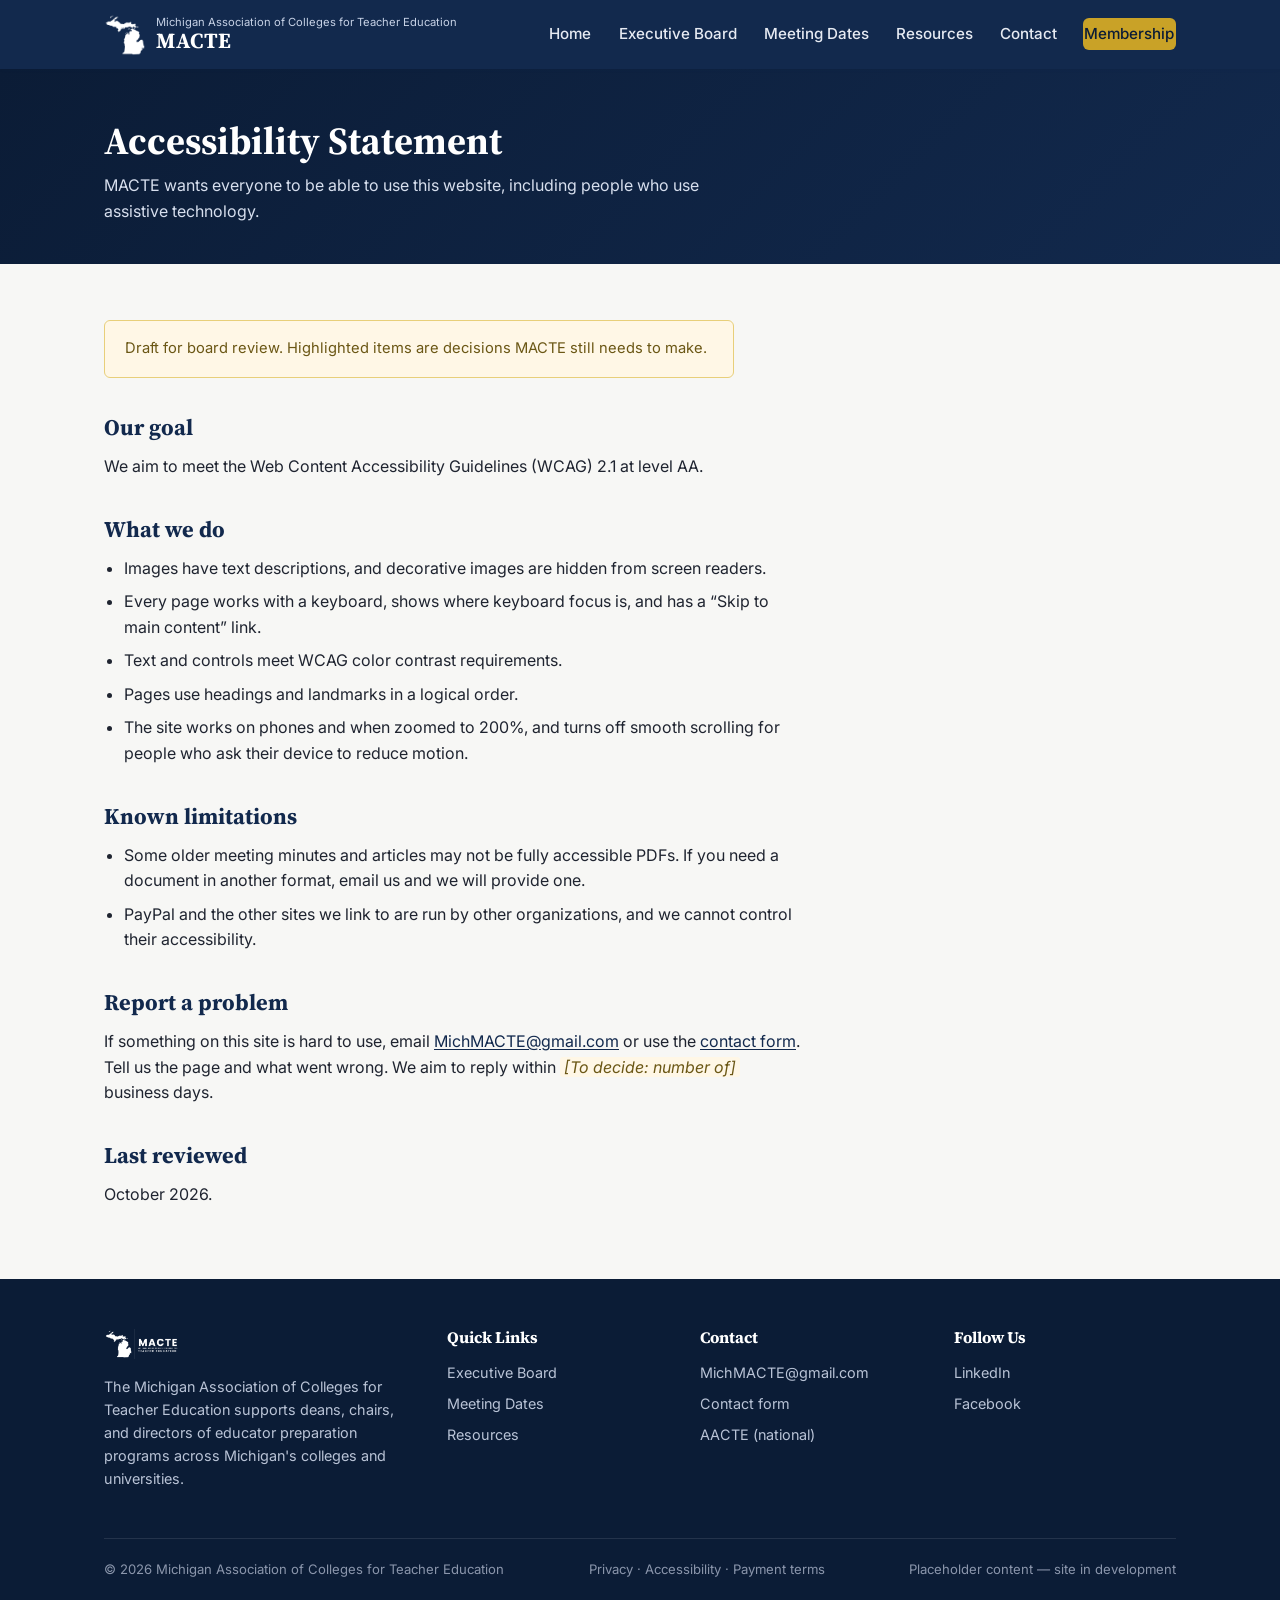
==== accessibility.html @ 5f1b15ce "Add privacy and accessibility pages, enhance footer links, and improve form notes for clarity" ====
<!DOCTYPE html>
<html lang="en">
<head>
  <meta charset="UTF-8" />
  <meta name="viewport" content="width=device-width, initial-scale=1.0" />
  <title>Accessibility Statement | MACTE</title>
  <meta name="description" content="MACTE's commitment to an accessible website, and how to report a problem." />
  <link rel="icon" href="assets/favicon-32.png" type="image/png" />
  <link rel="apple-touch-icon" href="assets/apple-touch-icon.png" />
  <link rel="preconnect" href="https://fonts.googleapis.com" />
  <link rel="preconnect" href="https://fonts.gstatic.com" crossorigin />
  <link href="https://fonts.googleapis.com/css2?family=Source+Serif+4:wght@600;700&family=Inter:wght@400;500;600;700&display=swap" rel="stylesheet" />
  <link rel="stylesheet" href="css/styles.css" />
</head>
<body>
  <a class="skip-link" href="#main">Skip to main content</a>

  <header class="site-header">
    <nav class="nav-bar">
      <a class="brand" href="index.html">
        <img src="assets/macte-icon-white.png" alt="" class="brand-logo" />
        <span class="brand-text">
          <span class="full-name">Michigan Association of Colleges for Teacher Education</span>
          <span class="acronym">MACTE</span>
        </span>
      </a>
      <button class="nav-toggle" aria-label="Toggle navigation" aria-expanded="false" aria-controls="site-nav">&#9776;</button>
      <ul class="nav-links" id="site-nav">
        <li><a href="index.html">Home</a></li>
        <li><a href="executive-board.html">Executive Board</a></li>
        <li><a href="meetings.html">Meeting Dates</a></li>
        <li><a href="resources.html">Resources</a></li>
        <li><a href="contact.html">Contact</a></li>
        <li><a href="membership.html" class="nav-cta">Membership</a></li>
      </ul>
    </nav>
  </header>

  <main id="main">
    <section class="page-hero">
      <div class="container">
        <h1>Accessibility Statement</h1>
        <p>MACTE wants everyone to be able to use this website, including people who use assistive technology.</p>
      </div>
    </section>

    <section class="section">
      <div class="container prose">
        <div class="notice">Draft for board review. Highlighted items are decisions MACTE still needs to make.</div>
        <h2>Our goal</h2>
        <p>We aim to meet the Web Content Accessibility Guidelines (WCAG) 2.1 at level AA.</p>

        <h2>What we do</h2>
        <ul>
          <li>Images have text descriptions, and decorative images are hidden from screen readers.</li>
          <li>Every page works with a keyboard, shows where keyboard focus is, and has a &ldquo;Skip to main content&rdquo; link.</li>
          <li>Text and controls meet WCAG color contrast requirements.</li>
          <li>Pages use headings and landmarks in a logical order.</li>
          <li>The site works on phones and when zoomed to 200%, and turns off smooth scrolling for people who ask their device to reduce motion.</li>
        </ul>

        <h2>Known limitations</h2>
        <ul>
          <li>Some older meeting minutes and articles may not be fully accessible PDFs. If you need a document in another format, email us and we will provide one.</li>
          <li>PayPal and the other sites we link to are run by other organizations, and we cannot control their accessibility.</li>
        </ul>

        <h2>Report a problem</h2>
        <p>If something on this site is hard to use, email <a href="mailto:MichMACTE@gmail.com">MichMACTE@gmail.com</a> or use the <a href="contact.html">contact form</a>. Tell us the page and what went wrong. We aim to reply within <span class="tbd">[To decide: number of]</span> business days.</p>

        <h2>Last reviewed</h2>
        <p>October 2026.</p>
      </div>
    </section>
  </main>

  <footer class="site-footer">
    <div class="container">
      <div class="footer-grid">
        <div>
          <img src="assets/macte-logo-full-white.png" alt="MACTE" class="footer-logo" />
          <p>The Michigan Association of Colleges for Teacher Education supports deans, chairs, and directors of educator preparation programs across Michigan's colleges and universities.</p>
        </div>
        <div>
          <h4>Quick Links</h4>
          <ul>
            <li><a href="executive-board.html">Executive Board</a></li>
            <li><a href="meetings.html">Meeting Dates</a></li>
            <li><a href="resources.html">Resources</a></li>
          </ul>
        </div>
        <div>
          <h4>Contact</h4>
          <ul>
            <li><a href="mailto:MichMACTE@gmail.com">MichMACTE@gmail.com</a></li>
            <li><a href="contact.html">Contact form</a></li>
            <li><a href="https://www.aacte.org" target="_blank" rel="noopener">AACTE (national)</a></li>
          </ul>
        </div>
        <div>
          <h4>Follow Us</h4>
          <ul>
            <li><a href="https://www.linkedin.com/company/michigan-association-of-colleges-for-teacher-education/" target="_blank" rel="noopener">LinkedIn</a></li>
            <li><a href="https://www.facebook.com/Mich.ACTE" target="_blank" rel="noopener">Facebook</a></li>
          </ul>
        </div>
      </div>
      <div class="footer-bottom">
        <span>&copy; <span data-current-year>2026</span> Michigan Association of Colleges for Teacher Education</span>
        <span class="footer-legal"><a href="privacy.html">Privacy</a> &middot; <a href="accessibility.html">Accessibility</a> &middot; <a href="payment-terms.html">Payment terms</a></span>
        <span>Placeholder content — site in development</span>
      </div>
    </div>
  </footer>

  <script src="js/main.js"></script>
</body>
</html>
---- css/styles.css ----
/* ==========================================================================
   MACTE — Michigan Association of Colleges for Teacher Education
   Global stylesheet
   ========================================================================== */

:root {
  --color-navy: #12294d;
  --color-navy-dark: #0b1c36;
  --color-navy-light: #1e3a63;
  --color-gold: #c9a227;
  --color-gold-light: #e8cf7a;
  /* Gold dark enough for small text on white and --color-bg (5.2:1); plain gold is only for navy. */
  --color-gold-text: #806510;
  --color-on-navy: #d7dfee;
  --color-on-navy-faint: #b9c3d6;
  --color-bg: #f7f7f5;
  --color-surface: #ffffff;
  --color-text: #1f2430;
  --color-text-muted: #5b6270;
  --color-border: #e2e4e8;
  --radius: 6px;
  --shadow-sm: 0 1px 3px rgba(18, 41, 77, 0.08);
  --shadow-md: 0 4px 16px rgba(18, 41, 77, 0.12);
  --max-width: 1120px;
  --font-body: "Inter", -apple-system, BlinkMacSystemFont, "Segoe UI", Roboto, Helvetica, Arial, sans-serif;
  --font-serif: "Source Serif 4", Georgia, "Times New Roman", serif;
}

* { box-sizing: border-box; }

html { scroll-behavior: smooth; }
@media (prefers-reduced-motion: reduce) {
  html { scroll-behavior: auto; }
}

body {
  margin: 0;
  font-family: var(--font-body);
  color: var(--color-text);
  background: var(--color-bg);
  line-height: 1.6;
}

img { max-width: 100%; display: block; }

/* Keep in-page jump targets clear of the sticky header. */
[id] { scroll-margin-top: 5rem; }

a { color: var(--color-navy); text-decoration: none; }
a:hover { text-decoration: underline; }

/* Navy rings on light surfaces, gold on the navy ones. */
a:focus-visible,
button:focus-visible {
  outline: 2px solid var(--color-navy);
  outline-offset: 2px;
}
.site-header :focus-visible,
.hero :focus-visible,
.page-hero :focus-visible,
.callout :focus-visible,
.site-footer :focus-visible { outline-color: var(--color-gold); }

.skip-link {
  position: absolute;
  left: 1rem;
  top: -3rem;
  z-index: 200;
  background: var(--color-gold);
  color: var(--color-navy-dark);
  font-weight: 600;
  padding: 0.6rem 1rem;
  border-radius: var(--radius);
}
.skip-link:focus { top: 0.75rem; }

.container {
  max-width: var(--max-width);
  margin: 0 auto;
  padding: 0 1.5rem;
}

h1, h2, h3, h4 {
  font-family: var(--font-serif);
  color: var(--color-navy);
  line-height: 1.25;
  margin: 0 0 0.75rem;
}

h1 { font-size: 2.4rem; }
h2 { font-size: 1.8rem; }
h3 { font-size: 1.3rem; }

p { margin: 0 0 1rem; }

.eyebrow {
  display: inline-block;
  text-transform: uppercase;
  letter-spacing: 0.08em;
  font-size: 0.78rem;
  font-weight: 600;
  color: var(--color-gold-text);
  margin-bottom: 0.5rem;
}
.hero .eyebrow,
.page-hero .eyebrow { color: var(--color-gold); }

/* ---------- Buttons ---------- */
.btn {
  display: inline-block;
  padding: 0.7rem 1.4rem;
  border-radius: var(--radius);
  font-weight: 600;
  font-size: 0.95rem;
  border: 2px solid transparent;
  cursor: pointer;
  transition: background 0.15s ease, color 0.15s ease, border-color 0.15s ease;
}
.btn:hover { text-decoration: none; }

.btn-primary {
  background: var(--color-gold);
  color: var(--color-navy-dark);
}
.btn-primary:hover { background: var(--color-gold-light); }

.btn-outline {
  background: transparent;
  color: var(--color-surface);
  border-color: var(--color-surface);
}
.btn-outline:hover { background: rgba(255,255,255,0.12); }

.btn-secondary {
  background: var(--color-navy);
  color: var(--color-surface);
}
.btn-secondary:hover { background: var(--color-navy-light); }

.btn-sm { padding: 0.5rem 1rem; font-size: 0.85rem; }

/* ---------- Header / Nav ---------- */
.site-header {
  background: var(--color-navy);
  color: var(--color-surface);
  position: sticky;
  top: 0;
  z-index: 100;
  box-shadow: var(--shadow-sm);
}

.nav-bar {
  display: flex;
  align-items: center;
  justify-content: space-between;
  padding: 0.85rem 1.5rem;
  max-width: var(--max-width);
  margin: 0 auto;
}

.brand {
  display: flex;
  align-items: center;
  gap: 0.65rem;
  color: var(--color-surface);
}
.brand:hover { text-decoration: none; }

.brand-logo { width: 42px; height: 42px; flex-shrink: 0; }

.brand-text { line-height: 1.15; }
.brand-text .full-name {
  display: block;
  font-size: 0.7rem;
  color: #c7d2e6;
  font-weight: 400;
}
.brand-text .acronym {
  font-family: var(--font-serif);
  font-size: 1.35rem;
  font-weight: 700;
  letter-spacing: 0.02em;
}

.nav-toggle {
  display: none;
  background: transparent;
  border: none;
  color: var(--color-surface);
  font-size: 1.6rem;
  cursor: pointer;
}

.nav-links {
  display: flex;
  align-items: center;
  gap: 1.5rem;
  list-style: none;
  margin: 0;
  padding: 0;
}

.nav-links a {
  color: #e6eaf2;
  font-weight: 500;
  font-size: 0.95rem;
  padding: 0.4rem 0.1rem;
  white-space: nowrap;
  border-bottom: 2px solid transparent;
}
.nav-links a:hover,
.nav-links a[aria-current="page"] {
  color: var(--color-surface);
  border-bottom-color: var(--color-gold);
  text-decoration: none;
}

.nav-cta {
  background: var(--color-gold);
  color: var(--color-navy-dark) !important;
  padding: 0.5rem 1rem;
  border-radius: var(--radius);
  border-bottom: none !important;
}
.nav-cta:hover { background: var(--color-gold-light); }

/* ---------- Hero ---------- */
.hero {
  background: linear-gradient(135deg, var(--color-navy-dark), var(--color-navy) 60%, var(--color-navy-light));
  color: var(--color-surface);
  padding: 4.5rem 0;
}

.hero .container {
  display: grid;
  grid-template-columns: 1.1fr 0.9fr;
  gap: 2.5rem;
  align-items: center;
}

.hero h1 { color: var(--color-surface); }
.hero p.lead {
  font-size: 1.1rem;
  color: var(--color-on-navy);
  max-width: 46ch;
}

.hero-actions { display: flex; gap: 0.85rem; margin-top: 1.5rem; flex-wrap: wrap; }

.hero-card {
  background: rgba(255,255,255,0.06);
  border: 1px solid rgba(255,255,255,0.18);
  border-radius: var(--radius);
  padding: 1.5rem;
}
.hero-card h2 { color: var(--color-surface); font-size: 1.3rem; }
.hero-card ul { margin: 0; padding-left: 1.1rem; color: var(--color-on-navy); }
.hero-card li { margin-bottom: 0.5rem; }
.hero-card-footer { margin: 1rem 0 0; }

.page-hero {
  background: linear-gradient(135deg, var(--color-navy-dark), var(--color-navy));
  color: var(--color-surface);
  padding: 3rem 0 2.5rem;
}
.page-hero h1 { color: var(--color-surface); margin-bottom: 0.5rem; }
.page-hero p { color: var(--color-on-navy); max-width: 65ch; margin-bottom: 0; }

/* ---------- Sections ---------- */
.section { padding: 3.5rem 0; }
.section-alt { background: var(--color-surface); }
.section-header { max-width: 65ch; margin-bottom: 2rem; }

.card-grid {
  display: grid;
  grid-template-columns: repeat(auto-fit, minmax(240px, 1fr));
  gap: 1.5rem;
}

.card {
  background: var(--color-surface);
  border: 1px solid var(--color-border);
  border-radius: var(--radius);
  padding: 1.5rem;
  box-shadow: var(--shadow-sm);
}
.card h3 { margin-bottom: 0.5rem; }
.card p:last-child { margin-bottom: 0; }

/* Officers upload photos of any shape; cover-crop into a circle, biased toward
   the top of the frame where faces usually are. */
.board-photo,
.board-avatar {
  width: 96px;
  height: 96px;
  border-radius: 50%;
  margin-bottom: 1rem;
}
.board-photo {
  object-fit: cover;
  object-position: center 25%;
  background: var(--color-border);
}
.board-avatar {
  display: flex;
  align-items: center;
  justify-content: center;
  background: var(--color-navy);
  color: var(--color-gold-light);
  font-family: var(--font-serif);
  font-size: 1.75rem;
  font-weight: 700;
}

/* ---------- Tables ---------- */
.table-wrap { overflow-x: auto; }
table {
  width: 100%;
  border-collapse: collapse;
  background: var(--color-surface);
  border: 1px solid var(--color-border);
  border-radius: var(--radius);
  overflow: hidden;
}
th, td {
  text-align: left;
  padding: 0.75rem 1rem;
  border-bottom: 1px solid var(--color-border);
  font-size: 0.95rem;
}
th {
  background: var(--color-navy);
  color: var(--color-surface);
  font-weight: 600;
  font-size: 0.85rem;
  text-transform: uppercase;
  letter-spacing: 0.04em;
}
tr:last-child td { border-bottom: none; }
tr:nth-child(even) td { background: #fafbfc; }

/* ---------- Document list ---------- */
.doc-list { list-style: none; margin: 0; padding: 0; display: grid; gap: 0.75rem; }
.doc-list li {
  display: flex;
  align-items: center;
  justify-content: space-between;
  gap: 1rem;
  background: var(--color-surface);
  border: 1px solid var(--color-border);
  border-radius: var(--radius);
  padding: 0.9rem 1.15rem;
}
.doc-list .doc-name { font-weight: 600; }
.doc-list .doc-meta { color: var(--color-text-muted); font-size: 0.85rem; }
.doc-download {
  font-size: 0.85rem;
  font-weight: 600;
  white-space: nowrap;
}

/* ---------- Callout / CTA band ---------- */
.callout {
  background: var(--color-navy);
  color: var(--color-surface);
  border-radius: var(--radius);
  padding: 2.5rem;
  display: flex;
  align-items: center;
  justify-content: space-between;
  gap: 2rem;
  flex-wrap: wrap;
}
.callout h2 { color: var(--color-surface); margin-bottom: 0.25rem; }
.callout p { color: var(--color-on-navy); margin-bottom: 0; }
.table-wrap + .callout { margin-top: 2.5rem; }

.notice {
  background: #fff7e6;
  border: 1px solid var(--color-gold-light);
  border-radius: var(--radius);
  padding: 1rem 1.25rem;
  font-size: 0.92rem;
  color: #6b5715;
  margin-bottom: 2rem;
}

/* ---------- Forms ---------- */
form { display: grid; gap: 1rem; max-width: 560px; }
.form-row { display: grid; gap: 0.4rem; }
label { font-weight: 600; font-size: 0.9rem; }
input, textarea, select {
  font-family: inherit;
  font-size: 1rem;
  padding: 0.65rem 0.8rem;
  border: 1px solid var(--color-border);
  border-radius: var(--radius);
  background: var(--color-surface);
  color: var(--color-text);
}
input:focus, textarea:focus, select:focus {
  outline: 2px solid var(--color-navy);
  outline-offset: 1px;
}
textarea { resize: vertical; min-height: 140px; }

.form-status {
  margin: 0;
  padding: 0.75rem 1rem;
  border-radius: var(--radius);
  font-size: 0.92rem;
  background: #f4f5f7;
  border: 1px solid var(--color-border);
}
.form-status.success {
  background: #eaf6ec;
  border-color: #9ccaa6;
  color: #245c32;
}
.form-status.error {
  background: #fdecea;
  border-color: #e0a19b;
  color: #8a2b21;
}

/* ---------- Policy pages ---------- */
.prose > * { max-width: 70ch; }
.prose h2 { font-size: 1.4rem; margin-top: 2.25rem; }
.prose ul { padding-left: 1.25rem; margin: 0 0 1rem; }
.prose li { margin-bottom: 0.5rem; }
.prose a { text-decoration: underline; text-underline-offset: 2px; }
/* Marks wording the board still has to decide on the draft policy pages. */
.tbd {
  background: #fff7e6;
  color: #6b5715;
  border-radius: 3px;
  padding: 0 0.25rem;
  font-style: italic;
}

.form-note { margin: 0; font-size: 0.85rem; color: var(--color-text-muted); }

/* ---------- Footer ---------- */
.site-footer {
  background: var(--color-navy-dark);
  color: var(--color-on-navy-faint);
  padding: 3rem 0 1.5rem;
  font-size: 0.9rem;
}
.footer-grid {
  display: grid;
  grid-template-columns: 1.4fr 1fr 1fr 1fr;
  gap: 2rem;
  margin-bottom: 2rem;
}
.footer-grid h4 { color: var(--color-surface); font-size: 1rem; margin-bottom: 0.85rem; }
.footer-grid ul { list-style: none; margin: 0; padding: 0; display: grid; gap: 0.5rem; }
.footer-grid a { color: var(--color-on-navy-faint); }
.footer-grid a:hover { color: var(--color-surface); }
.footer-legal a { color: inherit; }
.footer-legal a:hover { color: var(--color-surface); }
.footer-bottom {
  border-top: 1px solid rgba(255,255,255,0.1);
  padding-top: 1.25rem;
  display: flex;
  justify-content: space-between;
  flex-wrap: wrap;
  gap: 0.5rem;
  font-size: 0.82rem;
  color: #8b96ac;
}

/* ---------- Logos & badges ---------- */
.footer-logo { height: 34px; width: auto; margin-bottom: 0.85rem; }

.card-logo { height: 40px; width: auto; margin-bottom: 0.85rem; }

.affiliate-badge {
  display: flex;
  align-items: center;
  gap: 1rem;
  margin-top: 2rem;
  padding-top: 1.5rem;
  border-top: 1px solid var(--color-border);
}
.affiliate-badge img { height: 48px; width: auto; flex-shrink: 0; }
.affiliate-badge p { margin: 0; font-size: 0.9rem; }

/* ---------- Utility ---------- */
.text-muted { color: var(--color-text-muted); }
.two-col {
  display: grid;
  grid-template-columns: 1fr 1fr;
  gap: 2rem;
}

/* ---------- Responsive ---------- */
@media (max-width: 860px) {
  .hero .container { grid-template-columns: 1fr; }
  .footer-grid { grid-template-columns: 1fr 1fr; }
  .two-col { grid-template-columns: 1fr; }
}

@media (max-width: 960px) {
  .nav-toggle { display: block; }
  .nav-links {
    position: absolute;
    top: 100%;
    left: 0;
    right: 0;
    background: var(--color-navy);
    flex-direction: column;
    align-items: flex-start;
    padding: 1rem 1.5rem 1.5rem;
    gap: 0.85rem;
    display: none;
    box-shadow: var(--shadow-md);
  }
  .nav-links.open { display: flex; }
  .nav-cta { margin-top: 0.25rem; }
}

@media (max-width: 720px) {
  h1 { font-size: 1.9rem; }
  .footer-grid { grid-template-columns: 1fr; }
  .callout { flex-direction: column; align-items: flex-start; }
}
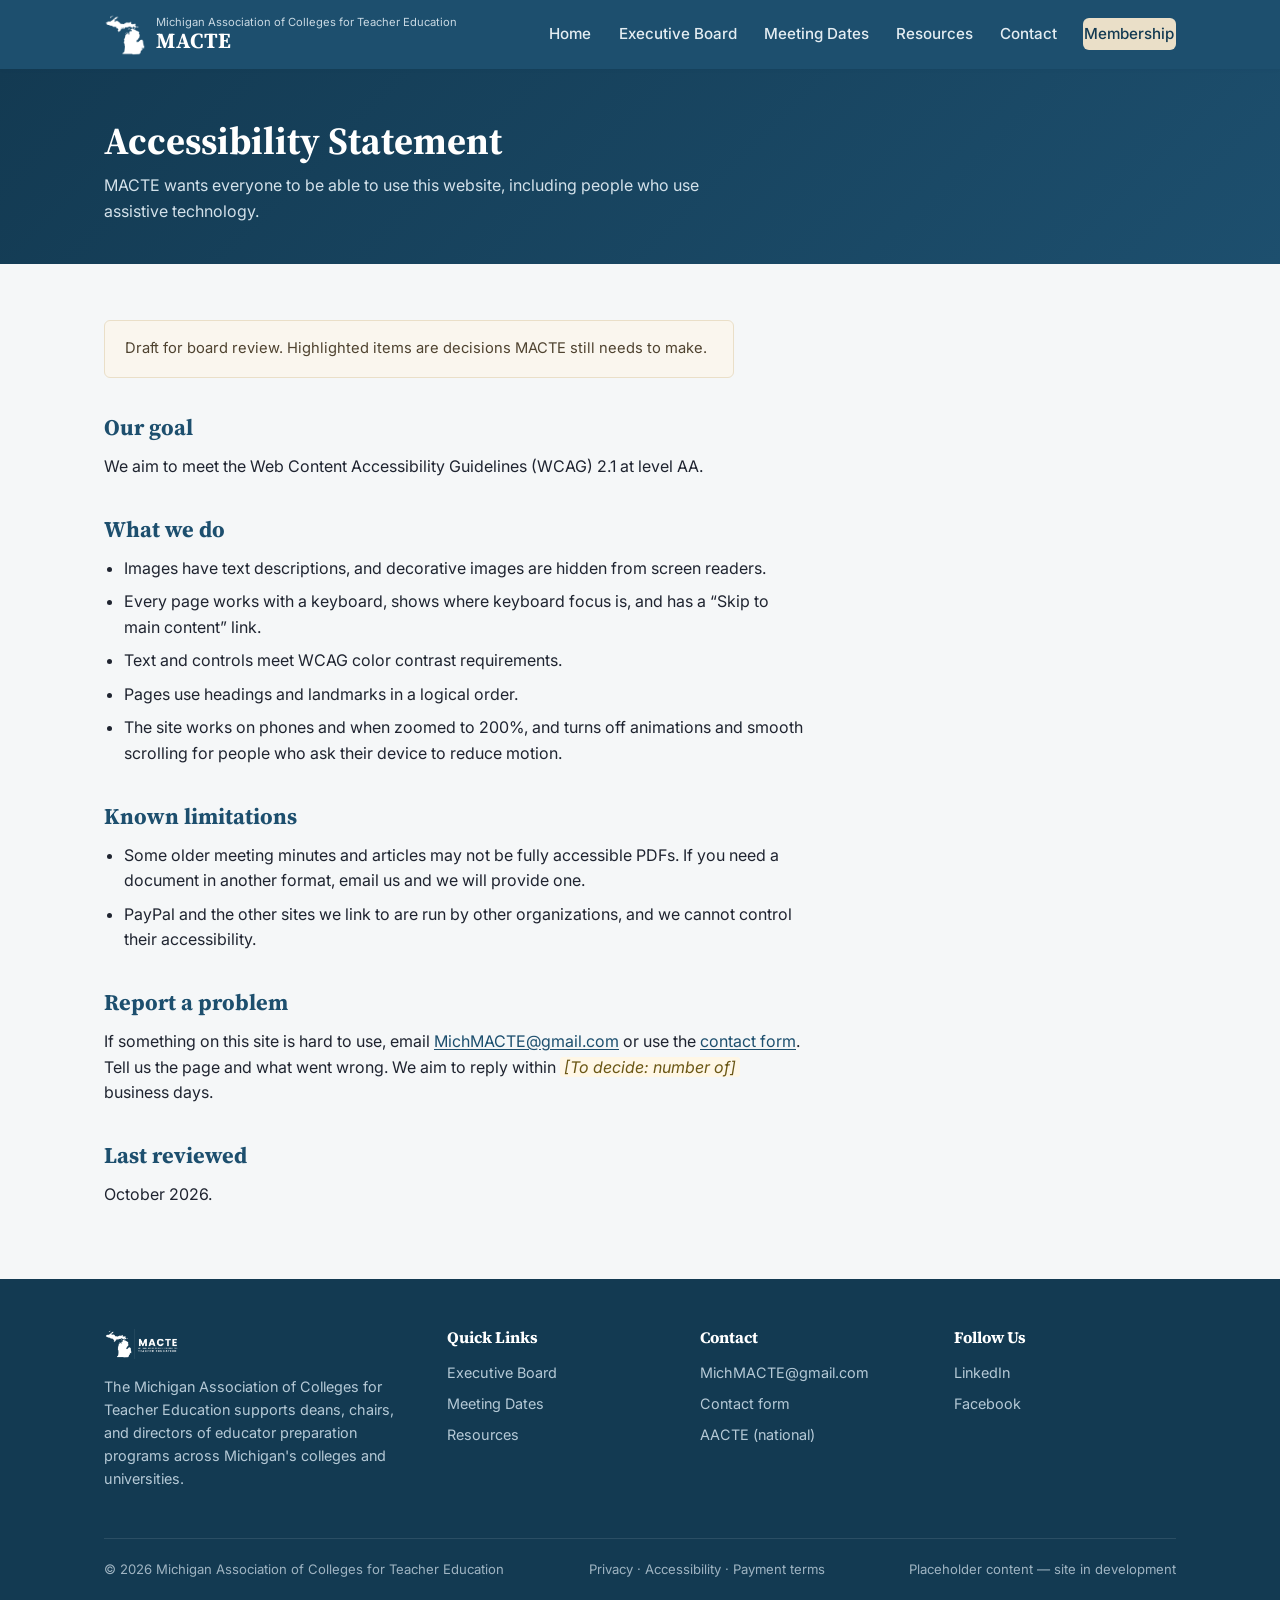
==== commit fd0f9922: "Enhance accessibility and user experience: add PayPal button functionality, improve animations, and " ====
--- a/accessibility.html
+++ b/accessibility.html
@@ -11,6 +11,8 @@
   <link rel="preconnect" href="https://fonts.gstatic.com" crossorigin />
   <link href="https://fonts.googleapis.com/css2?family=Source+Serif+4:wght@600;700&family=Inter:wght@400;500;600;700&display=swap" rel="stylesheet" />
   <link rel="stylesheet" href="css/styles.css" />
+  <!-- Cross-fade between pages. Kept inline so the browser sees it before the stylesheet arrives. -->
+  <style>@media (prefers-reduced-motion: no-preference) { @view-transition { navigation: auto; } }</style>
 </head>
 <body>
   <a class="skip-link" href="#main">Skip to main content</a>
@@ -56,7 +58,7 @@
           <li>Every page works with a keyboard, shows where keyboard focus is, and has a &ldquo;Skip to main content&rdquo; link.</li>
           <li>Text and controls meet WCAG color contrast requirements.</li>
           <li>Pages use headings and landmarks in a logical order.</li>
-          <li>The site works on phones and when zoomed to 200%, and turns off smooth scrolling for people who ask their device to reduce motion.</li>
+          <li>The site works on phones and when zoomed to 200%, and turns off animations and smooth scrolling for people who ask their device to reduce motion.</li>
         </ul>
 
         <h2>Known limitations</h2>
--- a/css/styles.css
+++ b/css/styles.css
@@ -4,24 +4,30 @@
    ========================================================================== */
 
 :root {
-  --color-navy: #12294d;
-  --color-navy-dark: #0b1c36;
-  --color-navy-light: #1e3a63;
-  --color-gold: #c9a227;
-  --color-gold-light: #e8cf7a;
-  /* Gold dark enough for small text on white and --color-bg (5.2:1); plain gold is only for navy. */
-  --color-gold-text: #806510;
-  --color-on-navy: #d7dfee;
-  --color-on-navy-faint: #b9c3d6;
-  --color-bg: #f7f7f5;
+  /* Palette: "Lake Superior & Birch" (Option E on color-options.html). */
+  --color-primary: #1d4f6e;
+  --color-primary-dark: #133a52;
+  --color-primary-light: #27627f;
+  /* Birch is only for the dark lake surfaces; it is too pale to read on white. */
+  --color-accent: #eadfc8;
+  --color-accent-light: #f4ede0;
+  /* Accent for small text on white and --color-bg (5.5:1 or better). */
+  --color-accent-text: #1d6a8f;
+  --color-on-primary: #d3e1ea;
+  --color-on-primary-faint: #b5c9d6;
+  --color-bg: #f5f7f8;
   --color-surface: #ffffff;
   --color-text: #1f2430;
   --color-text-muted: #5b6270;
   --color-border: #e2e4e8;
   --radius: 6px;
-  --shadow-sm: 0 1px 3px rgba(18, 41, 77, 0.08);
-  --shadow-md: 0 4px 16px rgba(18, 41, 77, 0.12);
+  --shadow-sm: 0 1px 3px rgba(19, 58, 82, 0.08);
+  --shadow-md: 0 4px 16px rgba(19, 58, 82, 0.12);
   --max-width: 1120px;
+  /* Motion: quick for hover feedback, slower for things arriving on the page. */
+  --ease-out: cubic-bezier(0.16, 1, 0.3, 1);
+  --dur-fast: 150ms;
+  --dur: 250ms;
   --font-body: "Inter", -apple-system, BlinkMacSystemFont, "Segoe UI", Roboto, Helvetica, Arial, sans-serif;
   --font-serif: "Source Serif 4", Georgia, "Times New Roman", serif;
 }
@@ -46,31 +52,39 @@
 /* Keep in-page jump targets clear of the sticky header. */
 [id] { scroll-margin-top: 5rem; }
 
-a { color: var(--color-navy); text-decoration: none; }
+::selection { background: var(--color-primary); color: var(--color-surface); }
+.site-header ::selection,
+.hero ::selection,
+.page-hero ::selection,
+.callout ::selection,
+.site-footer ::selection { background: var(--color-accent); color: var(--color-primary-dark); }
+
+a { color: var(--color-primary); text-decoration: none; transition: color var(--dur-fast) ease; }
 a:hover { text-decoration: underline; }
 
-/* Navy rings on light surfaces, gold on the navy ones. */
+/* Primary-color rings on light surfaces, birch on the dark ones. */
 a:focus-visible,
 button:focus-visible {
-  outline: 2px solid var(--color-navy);
+  outline: 2px solid var(--color-primary);
   outline-offset: 2px;
 }
 .site-header :focus-visible,
 .hero :focus-visible,
 .page-hero :focus-visible,
 .callout :focus-visible,
-.site-footer :focus-visible { outline-color: var(--color-gold); }
+.site-footer :focus-visible { outline-color: var(--color-accent); }
 
 .skip-link {
   position: absolute;
   left: 1rem;
   top: -3rem;
   z-index: 200;
-  background: var(--color-gold);
-  color: var(--color-navy-dark);
+  background: var(--color-accent);
+  color: var(--color-primary-dark);
   font-weight: 600;
   padding: 0.6rem 1rem;
   border-radius: var(--radius);
+  transition: top var(--dur-fast) ease;
 }
 .skip-link:focus { top: 0.75rem; }
 
@@ -82,9 +96,10 @@
 
 h1, h2, h3, h4 {
   font-family: var(--font-serif);
-  color: var(--color-navy);
+  color: var(--color-primary);
   line-height: 1.25;
   margin: 0 0 0.75rem;
+  text-wrap: balance;
 }
 
 h1 { font-size: 2.4rem; }
@@ -99,11 +114,11 @@
   letter-spacing: 0.08em;
   font-size: 0.78rem;
   font-weight: 600;
-  color: var(--color-gold-text);
+  color: var(--color-accent-text);
   margin-bottom: 0.5rem;
 }
 .hero .eyebrow,
-.page-hero .eyebrow { color: var(--color-gold); }
+.page-hero .eyebrow { color: var(--color-accent); }
 
 /* ---------- Buttons ---------- */
 .btn {
@@ -114,15 +129,18 @@
   font-size: 0.95rem;
   border: 2px solid transparent;
   cursor: pointer;
-  transition: background 0.15s ease, color 0.15s ease, border-color 0.15s ease;
-}
-.btn:hover { text-decoration: none; }
+  transition: background var(--dur-fast) ease, color var(--dur-fast) ease, border-color var(--dur-fast) ease,
+    box-shadow var(--dur) var(--ease-out), transform var(--dur) var(--ease-out);
+}
+.btn:hover { text-decoration: none; box-shadow: var(--shadow-md); }
+.btn:active { box-shadow: none; }
+.btn:disabled { opacity: 0.6; cursor: not-allowed; box-shadow: none; }
 
 .btn-primary {
-  background: var(--color-gold);
-  color: var(--color-navy-dark);
-}
-.btn-primary:hover { background: var(--color-gold-light); }
+  background: var(--color-accent);
+  color: var(--color-primary-dark);
+}
+.btn-primary:hover { background: var(--color-accent-light); }
 
 .btn-outline {
   background: transparent;
@@ -132,16 +150,16 @@
 .btn-outline:hover { background: rgba(255,255,255,0.12); }
 
 .btn-secondary {
-  background: var(--color-navy);
-  color: var(--color-surface);
-}
-.btn-secondary:hover { background: var(--color-navy-light); }
+  background: var(--color-primary);
+  color: var(--color-surface);
+}
+.btn-secondary:hover { background: var(--color-primary-light); }
 
 .btn-sm { padding: 0.5rem 1rem; font-size: 0.85rem; }
 
 /* ---------- Header / Nav ---------- */
 .site-header {
-  background: var(--color-navy);
+  background: var(--color-primary);
   color: var(--color-surface);
   position: sticky;
   top: 0;
@@ -172,7 +190,7 @@
 .brand-text .full-name {
   display: block;
   font-size: 0.7rem;
-  color: #c7d2e6;
+  color: #c9d9e3;
   font-weight: 400;
 }
 .brand-text .acronym {
@@ -201,32 +219,33 @@
 }
 
 .nav-links a {
-  color: #e6eaf2;
+  color: #e4edf2;
   font-weight: 500;
   font-size: 0.95rem;
   padding: 0.4rem 0.1rem;
   white-space: nowrap;
   border-bottom: 2px solid transparent;
+  transition: color var(--dur-fast) ease, border-color var(--dur) ease, background var(--dur-fast) ease;
 }
 .nav-links a:hover,
 .nav-links a[aria-current="page"] {
   color: var(--color-surface);
-  border-bottom-color: var(--color-gold);
+  border-bottom-color: var(--color-accent);
   text-decoration: none;
 }
 
 .nav-cta {
-  background: var(--color-gold);
-  color: var(--color-navy-dark) !important;
+  background: var(--color-accent);
+  color: var(--color-primary-dark) !important;
   padding: 0.5rem 1rem;
   border-radius: var(--radius);
   border-bottom: none !important;
 }
-.nav-cta:hover { background: var(--color-gold-light); }
+.nav-cta:hover { background: var(--color-accent-light); }
 
 /* ---------- Hero ---------- */
 .hero {
-  background: linear-gradient(135deg, var(--color-navy-dark), var(--color-navy) 60%, var(--color-navy-light));
+  background: linear-gradient(135deg, var(--color-primary-dark), var(--color-primary) 60%, var(--color-primary-light));
   color: var(--color-surface);
   padding: 4.5rem 0;
 }
@@ -241,7 +260,7 @@
 .hero h1 { color: var(--color-surface); }
 .hero p.lead {
   font-size: 1.1rem;
-  color: var(--color-on-navy);
+  color: var(--color-on-primary);
   max-width: 46ch;
 }
 
@@ -254,17 +273,17 @@
   padding: 1.5rem;
 }
 .hero-card h2 { color: var(--color-surface); font-size: 1.3rem; }
-.hero-card ul { margin: 0; padding-left: 1.1rem; color: var(--color-on-navy); }
+.hero-card ul { margin: 0; padding-left: 1.1rem; color: var(--color-on-primary); }
 .hero-card li { margin-bottom: 0.5rem; }
 .hero-card-footer { margin: 1rem 0 0; }
 
 .page-hero {
-  background: linear-gradient(135deg, var(--color-navy-dark), var(--color-navy));
+  background: linear-gradient(135deg, var(--color-primary-dark), var(--color-primary));
   color: var(--color-surface);
   padding: 3rem 0 2.5rem;
 }
 .page-hero h1 { color: var(--color-surface); margin-bottom: 0.5rem; }
-.page-hero p { color: var(--color-on-navy); max-width: 65ch; margin-bottom: 0; }
+.page-hero p { color: var(--color-on-primary); max-width: 65ch; margin-bottom: 0; }
 
 /* ---------- Sections ---------- */
 .section { padding: 3.5rem 0; }
@@ -283,7 +302,10 @@
   border-radius: var(--radius);
   padding: 1.5rem;
   box-shadow: var(--shadow-sm);
-}
+  transition: box-shadow var(--dur) var(--ease-out), transform var(--dur) var(--ease-out);
+}
+/* Only cards that lead somewhere respond to the pointer. */
+.card:has(a):hover { box-shadow: var(--shadow-md); }
 .card h3 { margin-bottom: 0.5rem; }
 .card p:last-child { margin-bottom: 0; }
 
@@ -305,8 +327,8 @@
   display: flex;
   align-items: center;
   justify-content: center;
-  background: var(--color-navy);
-  color: var(--color-gold-light);
+  background: var(--color-primary);
+  color: var(--color-accent-light);
   font-family: var(--font-serif);
   font-size: 1.75rem;
   font-weight: 700;
@@ -329,7 +351,7 @@
   font-size: 0.95rem;
 }
 th {
-  background: var(--color-navy);
+  background: var(--color-primary);
   color: var(--color-surface);
   font-weight: 600;
   font-size: 0.85rem;
@@ -337,7 +359,9 @@
   letter-spacing: 0.04em;
 }
 tr:last-child td { border-bottom: none; }
+td { transition: background var(--dur-fast) ease; }
 tr:nth-child(even) td { background: #fafbfc; }
+tbody tr:hover td { background: #eef3f6; }
 
 /* ---------- Document list ---------- */
 .doc-list { list-style: none; margin: 0; padding: 0; display: grid; gap: 0.75rem; }
@@ -350,7 +374,9 @@
   border: 1px solid var(--color-border);
   border-radius: var(--radius);
   padding: 0.9rem 1.15rem;
-}
+  transition: box-shadow var(--dur) var(--ease-out), border-color var(--dur) ease;
+}
+.doc-list li:hover { box-shadow: var(--shadow-sm); border-color: #c9d3da; }
 .doc-list .doc-name { font-weight: 600; }
 .doc-list .doc-meta { color: var(--color-text-muted); font-size: 0.85rem; }
 .doc-download {
@@ -361,7 +387,7 @@
 
 /* ---------- Callout / CTA band ---------- */
 .callout {
-  background: var(--color-navy);
+  background: var(--color-primary);
   color: var(--color-surface);
   border-radius: var(--radius);
   padding: 2.5rem;
@@ -372,16 +398,27 @@
   flex-wrap: wrap;
 }
 .callout h2 { color: var(--color-surface); margin-bottom: 0.25rem; }
-.callout p { color: var(--color-on-navy); margin-bottom: 0; }
+.callout p { color: var(--color-on-primary); margin-bottom: 0; }
+.callout p + p { margin-top: 0.5rem; }
+.callout p a { color: var(--color-surface); text-decoration: underline; text-underline-offset: 2px; }
+.callout p a:hover { color: var(--color-accent); }
+
+/* The PayPal button on membership.html stays switched off until its href is filled in. */
+[data-paypal-link][href=""],
+[data-paypal-link]:not([href]) {
+  opacity: 0.55;
+  pointer-events: none;
+  box-shadow: none;
+}
 .table-wrap + .callout { margin-top: 2.5rem; }
 
 .notice {
-  background: #fff7e6;
-  border: 1px solid var(--color-gold-light);
+  background: #faf6ee;
+  border: 1px solid var(--color-accent);
   border-radius: var(--radius);
   padding: 1rem 1.25rem;
   font-size: 0.92rem;
-  color: #6b5715;
+  color: #4f4330;
   margin-bottom: 2rem;
 }
 
@@ -397,9 +434,11 @@
   border-radius: var(--radius);
   background: var(--color-surface);
   color: var(--color-text);
-}
+  transition: border-color var(--dur-fast) ease;
+}
+input:hover, textarea:hover, select:hover { border-color: #b9c4cc; }
 input:focus, textarea:focus, select:focus {
-  outline: 2px solid var(--color-navy);
+  outline: 2px solid var(--color-primary);
   outline-offset: 1px;
 }
 textarea { resize: vertical; min-height: 140px; }
@@ -442,8 +481,8 @@
 
 /* ---------- Footer ---------- */
 .site-footer {
-  background: var(--color-navy-dark);
-  color: var(--color-on-navy-faint);
+  background: var(--color-primary-dark);
+  color: var(--color-on-primary-faint);
   padding: 3rem 0 1.5rem;
   font-size: 0.9rem;
 }
@@ -455,7 +494,7 @@
 }
 .footer-grid h4 { color: var(--color-surface); font-size: 1rem; margin-bottom: 0.85rem; }
 .footer-grid ul { list-style: none; margin: 0; padding: 0; display: grid; gap: 0.5rem; }
-.footer-grid a { color: var(--color-on-navy-faint); }
+.footer-grid a { color: var(--color-on-primary-faint); }
 .footer-grid a:hover { color: var(--color-surface); }
 .footer-legal a { color: inherit; }
 .footer-legal a:hover { color: var(--color-surface); }
@@ -467,7 +506,7 @@
   flex-wrap: wrap;
   gap: 0.5rem;
   font-size: 0.82rem;
-  color: #8b96ac;
+  color: #9fb4c2;
 }
 
 /* ---------- Logos & badges ---------- */
@@ -508,15 +547,22 @@
     top: 100%;
     left: 0;
     right: 0;
-    background: var(--color-navy);
+    background: var(--color-primary);
     flex-direction: column;
     align-items: flex-start;
     padding: 1rem 1.5rem 1.5rem;
     gap: 0.85rem;
-    display: none;
     box-shadow: var(--shadow-md);
+    /* Closed: invisible and out of the tab order, but still able to fade. */
+    visibility: hidden;
+    opacity: 0;
+    transition: opacity var(--dur-fast) ease, visibility 0s linear var(--dur-fast);
   }
-  .nav-links.open { display: flex; }
+  .nav-links.open {
+    visibility: visible;
+    opacity: 1;
+    transition: opacity var(--dur) ease, visibility 0s;
+  }
   .nav-cta { margin-top: 0.25rem; }
 }
 
@@ -525,3 +571,67 @@
   .footer-grid { grid-template-columns: 1fr; }
   .callout { flex-direction: column; align-items: flex-start; }
 }
+
+/* ==========================================================================
+   Motion
+   Colors and shadows always ease. Anything that moves sits inside the
+   no-preference query, so visitors who ask for reduced motion get a still page.
+   ========================================================================== */
+@keyframes rise-in {
+  from { opacity: 0; transform: translateY(14px); }
+  to { opacity: 1; transform: none; }
+}
+@keyframes fade-in {
+  from { opacity: 0; }
+  to { opacity: 1; }
+}
+@keyframes menu-unroll {
+  from { clip-path: inset(0 0 100% 0); }
+  to { clip-path: inset(0 0 -2rem 0); }
+}
+
+/* Status messages and sheet-loaded rows fade in for everyone; nothing moves. */
+.form-status { animation: fade-in var(--dur) ease both; }
+#upcoming-list li,
+#meetings-table-body tr { animation: fade-in 400ms ease both; }
+
+@media (prefers-reduced-motion: no-preference) {
+  /* Pages cross-fade into each other (switched on by the small <style> in each
+     page's <head>) while the header holds still. */
+  .site-header { view-transition-name: site-header; }
+
+  .btn:hover { transform: translateY(-1px); }
+  .btn:active { transform: translateY(1px); }
+  .card:has(a):hover { transform: translateY(-2px); }
+
+  /* The welcome: the home hero settles into place one line at a time. */
+  .hero .container > div:first-child > * { animation: rise-in 700ms var(--ease-out) both; }
+  .hero .container > div:first-child > :nth-child(2) { animation-delay: 80ms; }
+  .hero .container > div:first-child > :nth-child(3) { animation-delay: 160ms; }
+  .hero .container > div:first-child > :nth-child(4) { animation-delay: 240ms; }
+  .hero-card { animation: rise-in 800ms var(--ease-out) 340ms both; }
+
+  /* Inner pages get a shorter version so moving around the site stays quick. */
+  .page-hero .container > * { animation: rise-in 450ms var(--ease-out) both; }
+  .page-hero .container > :nth-child(2) { animation-delay: 50ms; }
+  .page-hero .container > :nth-child(3) { animation-delay: 100ms; }
+
+  /* Board cards and documents arrive from the Google Sheets after the page loads. */
+  .board-card,
+  #doc-list li { animation: rise-in 500ms var(--ease-out) both; }
+  .board-card:nth-child(2), #doc-list li:nth-child(2) { animation-delay: 60ms; }
+  .board-card:nth-child(3), #doc-list li:nth-child(3) { animation-delay: 120ms; }
+  .board-card:nth-child(4), #doc-list li:nth-child(4) { animation-delay: 180ms; }
+  .board-card:nth-child(n+5), #doc-list li:nth-child(n+5) { animation-delay: 240ms; }
+
+  /* js/main.js adds .reveal to content below the fold, then animates it in on scroll. */
+  .reveal { opacity: 0; }
+
+  @media (max-width: 960px) {
+    .nav-links.open { animation: menu-unroll 300ms var(--ease-out); }
+  }
+}
+
+@media print {
+  .reveal { opacity: 1; }
+}
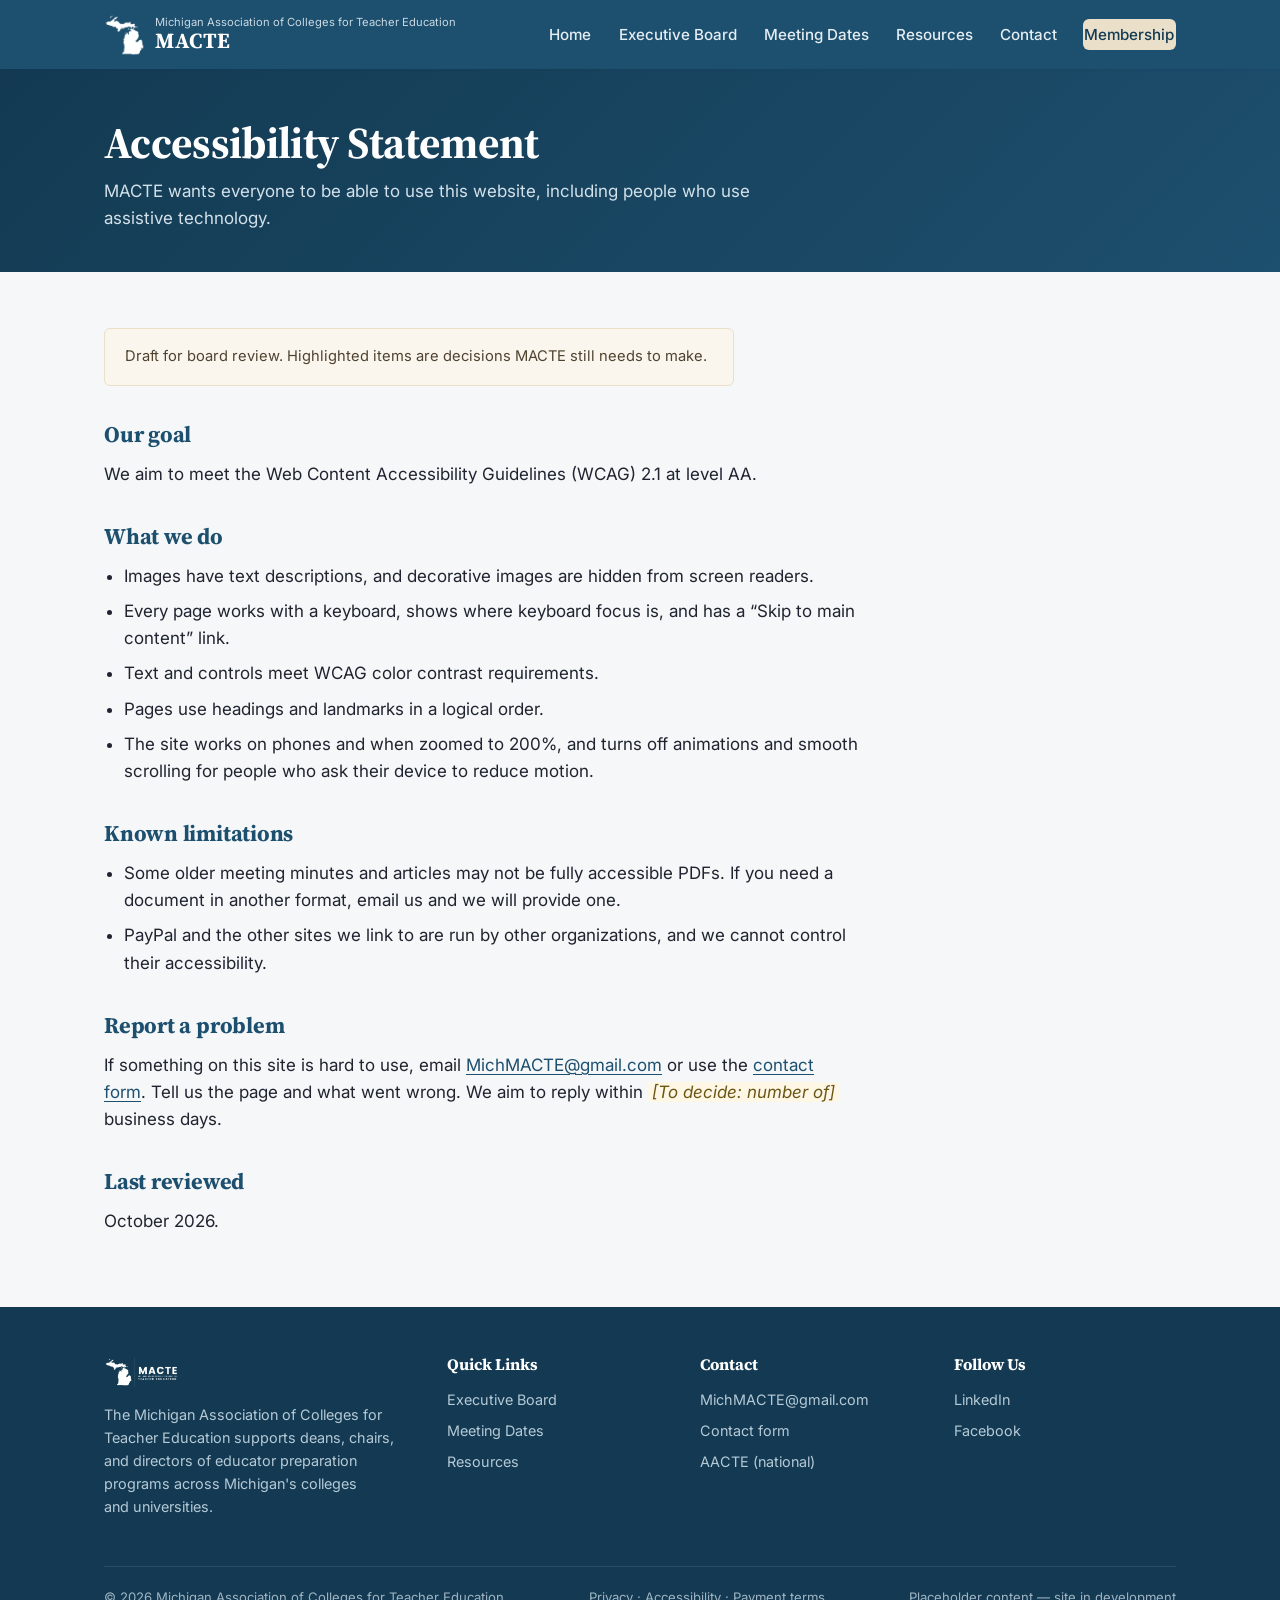
==== commit 04c39e66: "Update executive board and membership pages with improved metadata and accessibility features; enhan" ====
--- a/accessibility.html
+++ b/accessibility.html
@@ -5,6 +5,11 @@
   <meta name="viewport" content="width=device-width, initial-scale=1.0" />
   <title>Accessibility Statement | MACTE</title>
   <meta name="description" content="MACTE's commitment to an accessible website, and how to report a problem." />
+  <meta name="theme-color" content="#1d4f6e" />
+  <meta property="og:type" content="website" />
+  <meta property="og:site_name" content="Michigan Association of Colleges for Teacher Education" />
+  <meta property="og:title" content="Accessibility Statement | MACTE" />
+  <meta property="og:description" content="MACTE's commitment to an accessible website, and how to report a problem." />
   <link rel="icon" href="assets/favicon-32.png" type="image/png" />
   <link rel="apple-touch-icon" href="assets/apple-touch-icon.png" />
   <link rel="preconnect" href="https://fonts.googleapis.com" />
@@ -20,13 +25,13 @@
   <header class="site-header">
     <nav class="nav-bar">
       <a class="brand" href="index.html">
-        <img src="assets/macte-icon-white.png" alt="" class="brand-logo" />
+        <img src="assets/macte-icon-white.png" alt="" class="brand-logo" width="384" height="395" />
         <span class="brand-text">
           <span class="full-name">Michigan Association of Colleges for Teacher Education</span>
           <span class="acronym">MACTE</span>
         </span>
       </a>
-      <button class="nav-toggle" aria-label="Toggle navigation" aria-expanded="false" aria-controls="site-nav">&#9776;</button>
+      <button class="nav-toggle" type="button" aria-expanded="false" aria-controls="site-nav">Menu</button>
       <ul class="nav-links" id="site-nav">
         <li><a href="index.html">Home</a></li>
         <li><a href="executive-board.html">Executive Board</a></li>
@@ -80,11 +85,11 @@
     <div class="container">
       <div class="footer-grid">
         <div>
-          <img src="assets/macte-logo-full-white.png" alt="MACTE" class="footer-logo" />
+          <img src="assets/macte-logo-full-white.png" alt="MACTE" class="footer-logo" width="1029" height="464" />
           <p>The Michigan Association of Colleges for Teacher Education supports deans, chairs, and directors of educator preparation programs across Michigan's colleges and universities.</p>
         </div>
         <div>
-          <h4>Quick Links</h4>
+          <h2 class="footer-heading">Quick Links</h2>
           <ul>
             <li><a href="executive-board.html">Executive Board</a></li>
             <li><a href="meetings.html">Meeting Dates</a></li>
@@ -92,7 +97,7 @@
           </ul>
         </div>
         <div>
-          <h4>Contact</h4>
+          <h2 class="footer-heading">Contact</h2>
           <ul>
             <li><a href="mailto:MichMACTE@gmail.com">MichMACTE@gmail.com</a></li>
             <li><a href="contact.html">Contact form</a></li>
@@ -100,7 +105,7 @@
           </ul>
         </div>
         <div>
-          <h4>Follow Us</h4>
+          <h2 class="footer-heading">Follow Us</h2>
           <ul>
             <li><a href="https://www.linkedin.com/company/michigan-association-of-colleges-for-teacher-education/" target="_blank" rel="noopener">LinkedIn</a></li>
             <li><a href="https://www.facebook.com/Mich.ACTE" target="_blank" rel="noopener">Facebook</a></li>
--- a/css/styles.css
+++ b/css/styles.css
@@ -44,7 +44,9 @@
   font-family: var(--font-body);
   color: var(--color-text);
   background: var(--color-bg);
+  font-size: 1.0625rem;
   line-height: 1.6;
+  -webkit-text-size-adjust: 100%;
 }
 
 img { max-width: 100%; display: block; }
@@ -97,16 +99,40 @@
 h1, h2, h3, h4 {
   font-family: var(--font-serif);
   color: var(--color-primary);
-  line-height: 1.25;
+  line-height: 1.2;
   margin: 0 0 0.75rem;
   text-wrap: balance;
 }
 
-h1 { font-size: 2.4rem; }
-h2 { font-size: 1.8rem; }
-h3 { font-size: 1.3rem; }
-
-p { margin: 0 0 1rem; }
+/* Headings scale with the viewport between a phone size and a desktop size. */
+h1 { font-size: clamp(1.9rem, 1.45rem + 2vw, 2.75rem); letter-spacing: -0.015em; }
+h2 { font-size: clamp(1.5rem, 1.3rem + 0.9vw, 1.9rem); letter-spacing: -0.01em; }
+h3 { font-size: 1.25rem; line-height: 1.3; }
+
+p { margin: 0 0 1rem; text-wrap: pretty; }
+
+/* Running text never gets wider than a comfortable reading line. */
+.section p, .section li { max-width: 70ch; }
+
+/* Links inside text are underlined so they don't rely on color alone. */
+main :is(p, li, td, dd) a:not(.btn) {
+  text-decoration: underline;
+  text-decoration-thickness: 1px;
+  text-underline-offset: 0.15em;
+}
+main :is(p, li, td, dd) a:not(.btn):hover { text-decoration-thickness: 2px; }
+
+.visually-hidden {
+  position: absolute;
+  width: 1px;
+  height: 1px;
+  margin: -1px;
+  padding: 0;
+  overflow: hidden;
+  clip-path: inset(50%);
+  white-space: nowrap;
+  border: 0;
+}
 
 .eyebrow {
   display: inline-block;
@@ -184,7 +210,7 @@
 }
 .brand:hover { text-decoration: none; }
 
-.brand-logo { width: 42px; height: 42px; flex-shrink: 0; }
+.brand-logo { height: 42px; width: auto; flex-shrink: 0; }
 
 .brand-text { line-height: 1.15; }
 .brand-text .full-name {
@@ -203,11 +229,18 @@
 .nav-toggle {
   display: none;
   background: transparent;
-  border: none;
-  color: var(--color-surface);
-  font-size: 1.6rem;
+  border: 1px solid rgba(255,255,255,0.45);
+  border-radius: var(--radius);
+  color: var(--color-surface);
+  font: inherit;
+  font-size: 0.95rem;
+  font-weight: 600;
+  min-height: 44px;
+  padding: 0 0.9rem;
   cursor: pointer;
-}
+  transition: background var(--dur-fast) ease;
+}
+.nav-toggle:hover { background: rgba(255,255,255,0.12); }
 
 .nav-links {
   display: flex;
@@ -301,13 +334,17 @@
   border: 1px solid var(--color-border);
   border-radius: var(--radius);
   padding: 1.5rem;
-  box-shadow: var(--shadow-sm);
   transition: box-shadow var(--dur) var(--ease-out), transform var(--dur) var(--ease-out);
 }
 /* Only cards that lead somewhere respond to the pointer. */
 .card:has(a):hover { box-shadow: var(--shadow-md); }
 .card h3 { margin-bottom: 0.5rem; }
 .card p:last-child { margin-bottom: 0; }
+
+/* Hold room for content that arrives from the Google Sheets, so the page
+   below doesn't jump when it lands. */
+#board-grid:empty { min-height: 16rem; }
+#doc-list:empty { min-height: 8rem; }
 
 /* Officers upload photos of any shape; cover-crop into a circle, biased toward
    the top of the frame where faces usually are. */
@@ -349,6 +386,7 @@
   padding: 0.75rem 1rem;
   border-bottom: 1px solid var(--color-border);
   font-size: 0.95rem;
+  font-variant-numeric: tabular-nums;
 }
 th {
   background: var(--color-primary);
@@ -374,6 +412,7 @@
   border: 1px solid var(--color-border);
   border-radius: var(--radius);
   padding: 0.9rem 1.15rem;
+  max-width: none;
   transition: box-shadow var(--dur) var(--ease-out), border-color var(--dur) ease;
 }
 .doc-list li:hover { box-shadow: var(--shadow-sm); border-color: #c9d3da; }
@@ -492,7 +531,7 @@
   gap: 2rem;
   margin-bottom: 2rem;
 }
-.footer-grid h4 { color: var(--color-surface); font-size: 1rem; margin-bottom: 0.85rem; }
+.footer-heading { color: var(--color-surface); font-size: 1rem; letter-spacing: 0; margin-bottom: 0.85rem; }
 .footer-grid ul { list-style: none; margin: 0; padding: 0; display: grid; gap: 0.5rem; }
 .footer-grid a { color: var(--color-on-primary-faint); }
 .footer-grid a:hover { color: var(--color-surface); }
@@ -567,7 +606,6 @@
 }
 
 @media (max-width: 720px) {
-  h1 { font-size: 1.9rem; }
   .footer-grid { grid-template-columns: 1fr; }
   .callout { flex-direction: column; align-items: flex-start; }
 }
@@ -578,7 +616,7 @@
    no-preference query, so visitors who ask for reduced motion get a still page.
    ========================================================================== */
 @keyframes rise-in {
-  from { opacity: 0; transform: translateY(14px); }
+  from { opacity: 0; transform: translateY(8px); }
   to { opacity: 1; transform: none; }
 }
 @keyframes fade-in {
@@ -605,20 +643,20 @@
   .card:has(a):hover { transform: translateY(-2px); }
 
   /* The welcome: the home hero settles into place one line at a time. */
-  .hero .container > div:first-child > * { animation: rise-in 700ms var(--ease-out) both; }
-  .hero .container > div:first-child > :nth-child(2) { animation-delay: 80ms; }
-  .hero .container > div:first-child > :nth-child(3) { animation-delay: 160ms; }
-  .hero .container > div:first-child > :nth-child(4) { animation-delay: 240ms; }
-  .hero-card { animation: rise-in 800ms var(--ease-out) 340ms both; }
+  .hero .container > div:first-child > * { animation: rise-in 400ms var(--ease-out) both; }
+  .hero .container > div:first-child > :nth-child(2) { animation-delay: 50ms; }
+  .hero .container > div:first-child > :nth-child(3) { animation-delay: 100ms; }
+  .hero .container > div:first-child > :nth-child(4) { animation-delay: 150ms; }
+  .hero-card { animation: rise-in 400ms var(--ease-out) 200ms both; }
 
   /* Inner pages get a shorter version so moving around the site stays quick. */
-  .page-hero .container > * { animation: rise-in 450ms var(--ease-out) both; }
+  .page-hero .container > * { animation: rise-in 350ms var(--ease-out) both; }
   .page-hero .container > :nth-child(2) { animation-delay: 50ms; }
   .page-hero .container > :nth-child(3) { animation-delay: 100ms; }
 
   /* Board cards and documents arrive from the Google Sheets after the page loads. */
   .board-card,
-  #doc-list li { animation: rise-in 500ms var(--ease-out) both; }
+  #doc-list li { animation: rise-in 350ms var(--ease-out) both; }
   .board-card:nth-child(2), #doc-list li:nth-child(2) { animation-delay: 60ms; }
   .board-card:nth-child(3), #doc-list li:nth-child(3) { animation-delay: 120ms; }
   .board-card:nth-child(4), #doc-list li:nth-child(4) { animation-delay: 180ms; }
@@ -634,4 +672,12 @@
 
 @media print {
   .reveal { opacity: 1; }
-}
+  .site-header, .skip-link, .nav-toggle, .hero-actions, .footer-grid, .btn { display: none; }
+  body { background: #fff; color: #000; font-size: 11pt; }
+  .hero, .page-hero, .callout, .site-footer { background: none; color: #000; padding: 1rem 0; }
+  .hero *, .page-hero *, .callout *, .site-footer * { color: #000 !important; }
+  .section { padding: 1rem 0; }
+  .card, table, .doc-list li { box-shadow: none; break-inside: avoid; }
+  th { background: none; color: #000; border-bottom: 2px solid #000; }
+  main a[href^="http"]::after { content: " (" attr(href) ")"; font-size: 0.85em; word-break: break-all; }
+}
